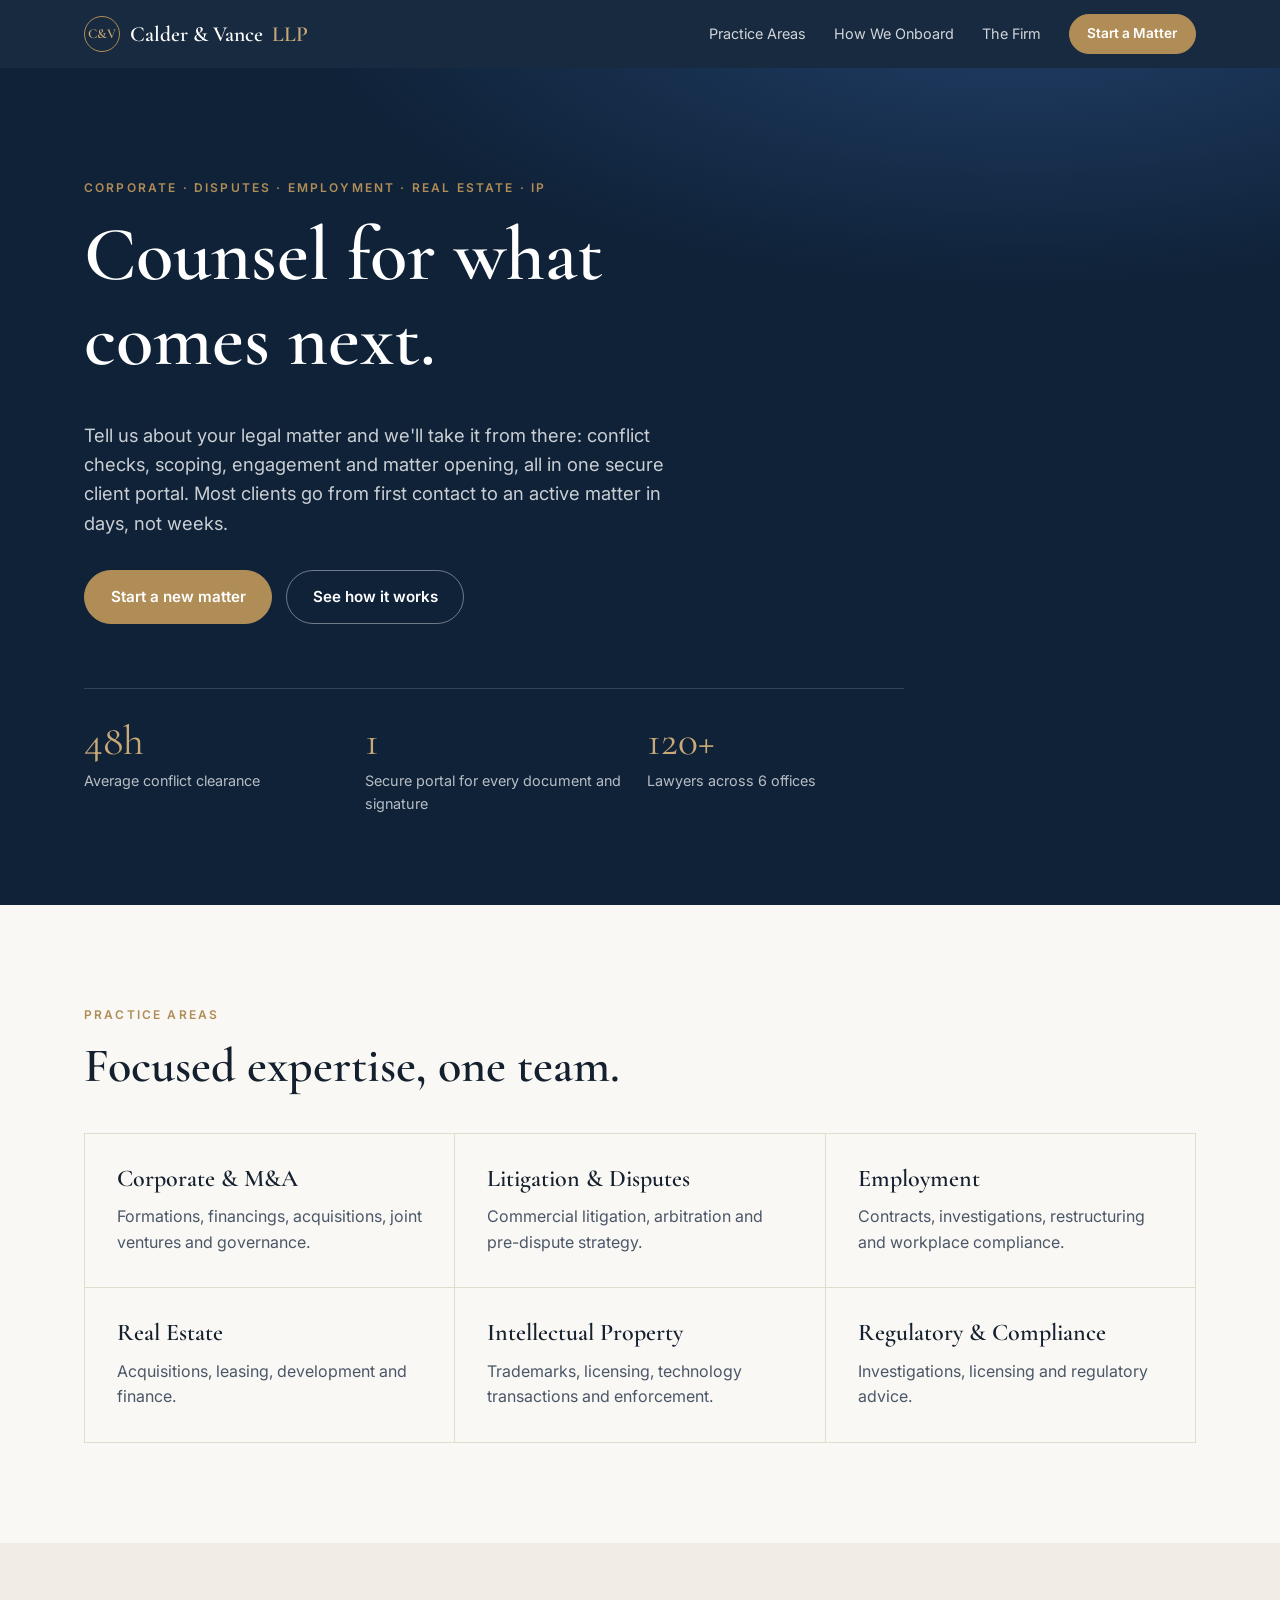
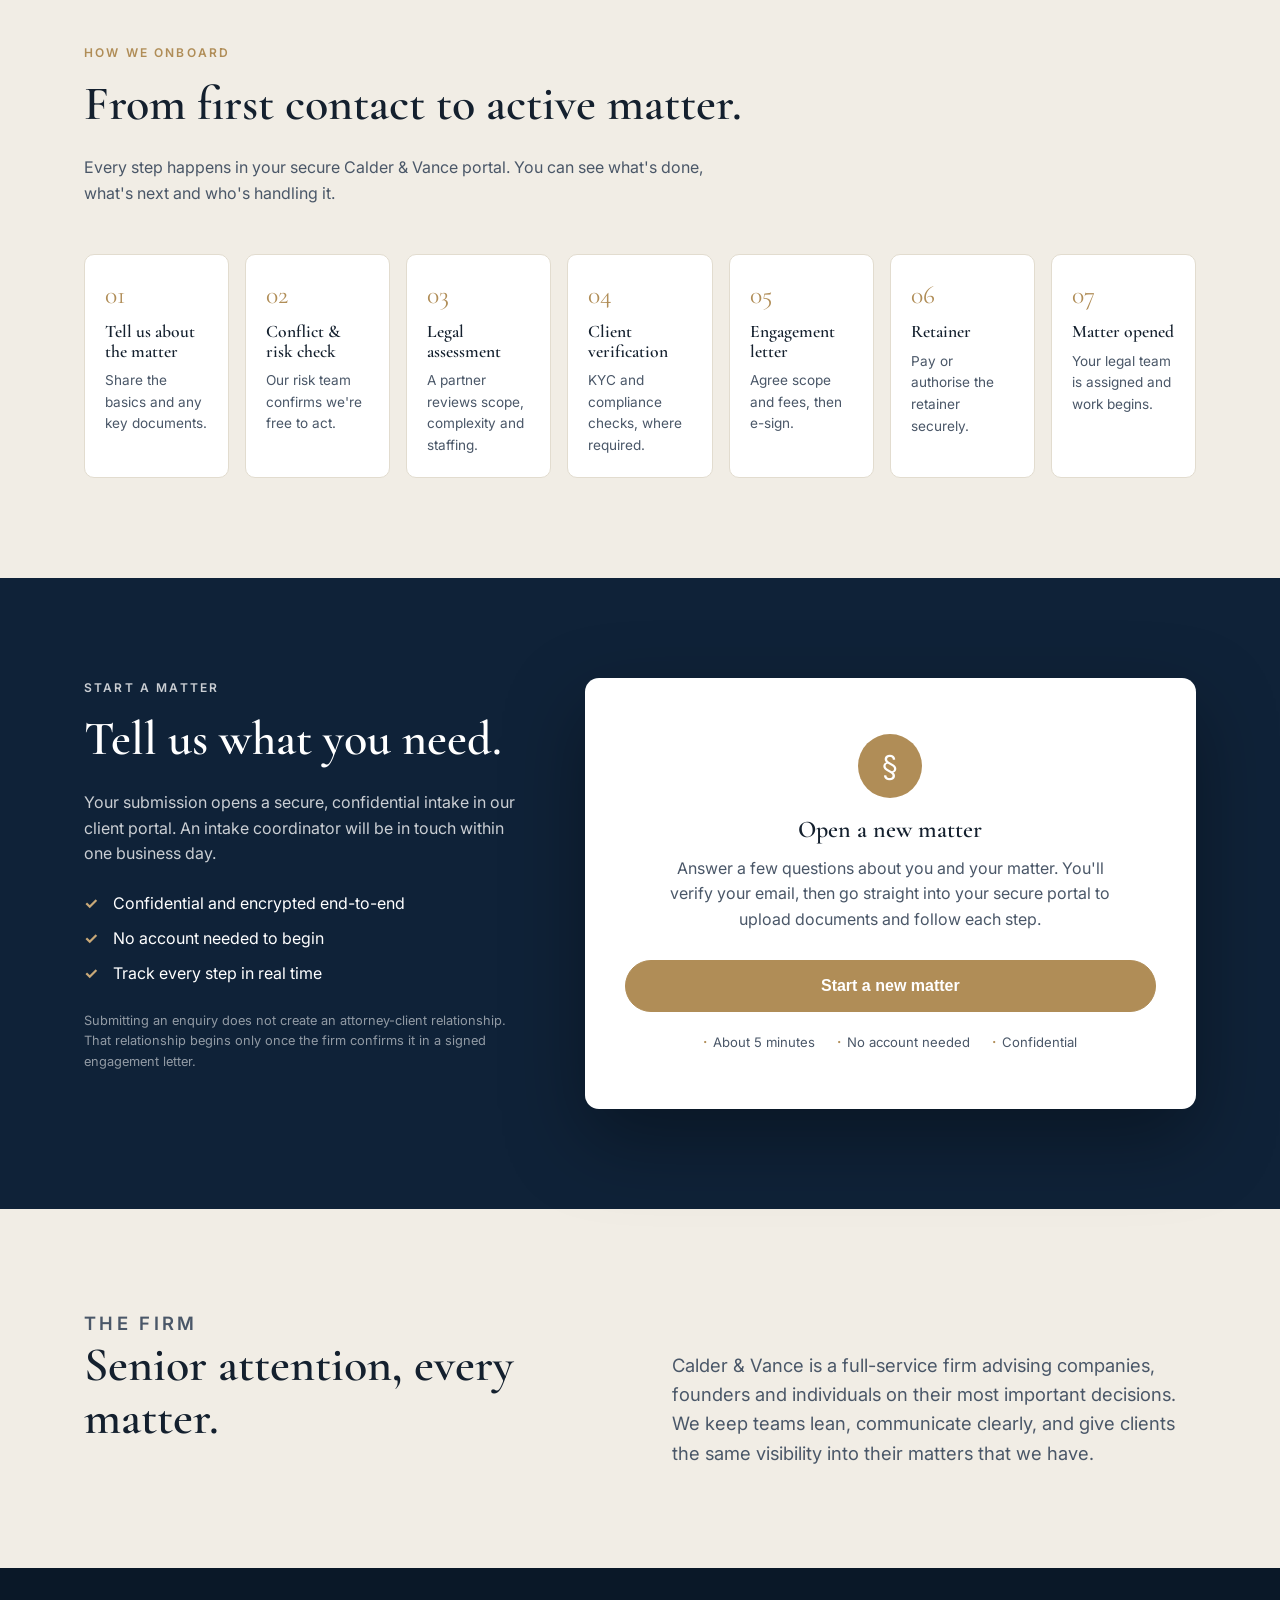
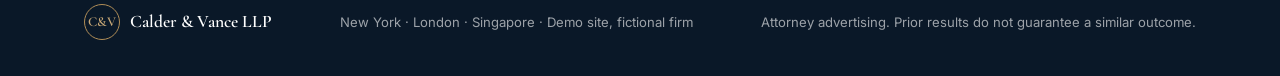
==== index.html @ f973751a "Calder & Vance intake demo site Co-Authored-By: Claude Opus 5.5 <noreply@anthropic.com>" ====
<!doctype html>
<html lang="en">
<head>
  <meta charset="utf-8" />
  <meta name="viewport" content="width=device-width, initial-scale=1" />
  <title>Calder &amp; Vance LLP — Counsel for what comes next</title>
  <link rel="preconnect" href="https://fonts.googleapis.com" />
  <link rel="preconnect" href="https://fonts.gstatic.com" crossorigin />
  <link href="https://fonts.googleapis.com/css2?family=Cormorant+Garamond:wght@500;600&family=Inter:wght@400;500;600&display=swap" rel="stylesheet" />
  <link rel="stylesheet" href="styles.css" />
</head>
<body>
  <!-- Fictional firm, built for a Moxo demo -->
  <header class="nav">
    <div class="wrap nav-inner">
      <a href="#" class="brand"><span class="mark">C&amp;V</span> Calder &amp; Vance <em>LLP</em></a>
      <nav>
        <a href="#practice">Practice Areas</a>
        <a href="#process">How We Onboard</a>
        <a href="#about">The Firm</a>
        <a href="#intake" class="btn btn-sm js-start-matter">Start a Matter</a>
      </nav>
    </div>
  </header>

  <section class="hero">
    <div class="wrap hero-inner">
      <p class="eyebrow">Corporate · Disputes · Employment · Real Estate · IP</p>
      <h1>Counsel for what<br />comes next.</h1>
      <p class="lede">Tell us about your legal matter and we'll take it from there: conflict checks, scoping, engagement and matter opening, all in one secure client portal. Most clients go from first contact to an active matter in days, not weeks.</p>
      <div class="hero-cta">
        <a href="#intake" class="btn js-start-matter">Start a new matter</a>
        <a href="#process" class="btn btn-ghost">See how it works</a>
      </div>
      <dl class="stats">
        <div><dt>48h</dt><dd>Average conflict clearance</dd></div>
        <div><dt>1</dt><dd>Secure portal for every document and signature</dd></div>
        <div><dt>120+</dt><dd>Lawyers across 6 offices</dd></div>
      </dl>
    </div>
  </section>

  <section id="practice" class="section">
    <div class="wrap">
      <p class="eyebrow">Practice Areas</p>
      <h2>Focused expertise, one team.</h2>
      <div class="grid cards">
        <article><h3>Corporate &amp; M&amp;A</h3><p>Formations, financings, acquisitions, joint ventures and governance.</p></article>
        <article><h3>Litigation &amp; Disputes</h3><p>Commercial litigation, arbitration and pre-dispute strategy.</p></article>
        <article><h3>Employment</h3><p>Contracts, investigations, restructuring and workplace compliance.</p></article>
        <article><h3>Real Estate</h3><p>Acquisitions, leasing, development and finance.</p></article>
        <article><h3>Intellectual Property</h3><p>Trademarks, licensing, technology transactions and enforcement.</p></article>
        <article><h3>Regulatory &amp; Compliance</h3><p>Investigations, licensing and regulatory advice.</p></article>
      </div>
    </div>
  </section>

  <section id="process" class="section alt">
    <div class="wrap">
      <p class="eyebrow">How We Onboard</p>
      <h2>From first contact to active matter.</h2>
      <p class="sub">Every step happens in your secure Calder &amp; Vance portal. You can see what's done, what's next and who's handling it.</p>
      <ol class="steps">
        <li><span>01</span><h4>Tell us about the matter</h4><p>Share the basics and any key documents.</p></li>
        <li><span>02</span><h4>Conflict &amp; risk check</h4><p>Our risk team confirms we're free to act.</p></li>
        <li><span>03</span><h4>Legal assessment</h4><p>A partner reviews scope, complexity and staffing.</p></li>
        <li><span>04</span><h4>Client verification</h4><p>KYC and compliance checks, where required.</p></li>
        <li><span>05</span><h4>Engagement letter</h4><p>Agree scope and fees, then e-sign.</p></li>
        <li><span>06</span><h4>Retainer</h4><p>Pay or authorise the retainer securely.</p></li>
        <li><span>07</span><h4>Matter opened</h4><p>Your legal team is assigned and work begins.</p></li>
      </ol>
    </div>
  </section>

  <section id="intake" class="section intake">
    <div class="wrap intake-inner">
      <div class="intake-copy">
        <p class="eyebrow">Start a Matter</p>
        <h2>Tell us what you need.</h2>
        <p>Your submission opens a secure, confidential intake in our client portal. An intake coordinator will be in touch within one business day.</p>
        <ul class="ticks">
          <li>Confidential and encrypted end-to-end</li>
          <li>No account needed to begin</li>
          <li>Track every step in real time</li>
        </ul>
        <p class="fine">Submitting an enquiry does not create an attorney-client relationship. That relationship begins only once the firm confirms it in a signed engagement letter.</p>
      </div>

      <div class="intake-panel">
        <!-- Mode: launcher (buttons with .js-start-matter open the Moxo Flow Launcher) -->
        <div id="launcher" class="launch-card" hidden>
          <div class="seal">§</div>
          <h3>Open a new matter</h3>
          <p>Answer a few questions about you and your matter. You'll verify your email, then go straight into your secure portal to upload documents and follow each step.</p>
          <button type="button" class="btn btn-block js-start-matter">Start a new matter</button>
          <ul class="launch-meta">
            <li>About 5 minutes</li>
            <li>No account needed</li>
            <li>Confidential</li>
          </ul>
        </div>
        <div id="launcher-missing" class="notice" hidden>
          <strong>Flow Launcher not configured.</strong>
          Add your Moxo launcher key to <code>config.js</code> → <code>launcherKey</code>.
        </div>

        <!-- Mode: webhook -->
        <form id="intake-form" hidden novalidate>
          <fieldset>
            <legend>About you</legend>
            <div class="seg" role="radiogroup">
              <label><input type="radio" name="client_type" value="Organization" checked /> Organization</label>
              <label><input type="radio" name="client_type" value="Individual" /> Individual</label>
            </div>
            <div class="row">
              <label>Full name<input name="client_name" required autocomplete="name" /></label>
              <label>Email<input name="client_email" type="email" required autocomplete="email" /></label>
            </div>
            <div class="row">
              <label>Phone<input name="client_phone" type="tel" autocomplete="tel" /></label>
              <label class="org-only">Title / role<input name="client_title" /></label>
            </div>
            <label class="org-only">Organization name<input name="company_name" autocomplete="organization" /></label>
            <label class="check"><input type="checkbox" name="existing_client" value="Yes" /> I am an existing Calder &amp; Vance client</label>
          </fieldset>

          <fieldset>
            <legend>The matter</legend>
            <div class="row">
              <label>Practice area
                <select name="practice_area" required>
                  <option value="">Select…</option>
                  <option>Corporate &amp; M&amp;A</option>
                  <option>Litigation &amp; Disputes</option>
                  <option>Employment</option>
                  <option>Real Estate</option>
                  <option>Intellectual Property</option>
                  <option>Regulatory &amp; Compliance</option>
                  <option>Other / Not sure</option>
                </select>
              </label>
              <label>Urgency
                <select name="urgency">
                  <option>Standard</option>
                  <option>Urgent (within 1 week)</option>
                  <option>Emergency (within 48h)</option>
                </select>
              </label>
            </div>
            <label>Briefly describe your matter<textarea name="matter_description" rows="4" required placeholder="What's happening, what outcome do you want, any key dates?"></textarea></label>
            <label>Other parties involved <small>(for our conflict check)</small><input name="adverse_parties" placeholder="e.g. counterparty, opposing party, related entities" /></label>
            <div class="row">
              <label>Jurisdiction<input name="jurisdiction" placeholder="e.g. New York" /></label>
              <label>Estimated budget
                <select name="budget">
                  <option>Not sure yet</option>
                  <option>Under $25k</option>
                  <option>$25k – $100k</option>
                  <option>$100k – $500k</option>
                  <option>$500k+</option>
                </select>
              </label>
            </div>
          </fieldset>

          <fieldset class="org-only">
            <legend>Other contacts <small>(optional)</small></legend>
            <div class="row">
              <label>Authorized signatory name<input name="signatory_name" /></label>
              <label>Authorized signatory email<input name="signatory_email" type="email" /></label>
            </div>
            <div class="row">
              <label>Finance contact name<input name="finance_name" /></label>
              <label>Finance contact email<input name="finance_email" type="email" /></label>
            </div>
          </fieldset>

          <label class="check"><input type="checkbox" name="consent" required /> I consent to Calder &amp; Vance processing this information to evaluate my matter.</label>
          <button class="btn btn-block" type="submit">Submit &amp; open my secure portal</button>
          <p id="form-error" class="error" hidden></p>
        </form>

        <div id="form-success" class="success" hidden>
          <div class="seal">✓</div>
          <h3>Thank you, your intake is underway.</h3>
          <p>We've sent an invitation to <strong id="success-email"></strong>. Open it to reach your secure Calder &amp; Vance portal, where you can upload documents and follow each step.</p>
          <p class="fine" id="success-ref"></p>
        </div>
      </div>
    </div>
  </section>

  <section id="about" class="section alt">
    <div class="wrap about">
      <div>
        <p class="eyebrow">The Firm</p>
        <h2>Senior attention, every matter.</h2>
      </div>
      <p>Calder &amp; Vance is a full-service firm advising companies, founders and individuals on their most important decisions. We keep teams lean, communicate clearly, and give clients the same visibility into their matters that we have.</p>
    </div>
  </section>

  <footer class="footer">
    <div class="wrap footer-inner">
      <span class="brand"><span class="mark">C&amp;V</span> Calder &amp; Vance LLP</span>
      <span>New York · London · Singapore · Demo site, fictional firm</span>
      <span>Attorney advertising. Prior results do not guarantee a similar outcome.</span>
    </div>
  </footer>

  <div id="flow-modal" class="modal" role="dialog" aria-modal="true" aria-label="Start a new matter" hidden>
    <div class="modal-box">
      <button type="button" class="modal-close" aria-label="Close">✕</button>
      <iframe id="flow-frame" title="Calder &amp; Vance client intake" allow="clipboard-write" referrerpolicy="strict-origin-when-cross-origin"></iframe>
    </div>
  </div>

  <script src="config.js"></script>
  <script src="app.js"></script>
</body>
</html>
---- styles.css ----
:root {
  --ink: #14202e;
  --ink-2: #4a5768;
  --navy: #0f2238;
  --gold: #b08d57;
  --gold-2: #c9a978;
  --paper: #faf8f4;
  --alt: #f1ede5;
  --line: #e2dccf;
  --white: #fff;
  --radius: 10px;
  --serif: "Cormorant Garamond", Georgia, serif;
  --sans: "Inter", system-ui, -apple-system, sans-serif;
}
* { box-sizing: border-box; }
html { scroll-behavior: smooth; }
body { margin: 0; font: 16px/1.6 var(--sans); color: var(--ink); background: var(--paper); }
[hidden] { display: none !important; }
a { color: inherit; text-decoration: none; }
.wrap { max-width: 1160px; margin: 0 auto; padding-inline: 24px; }

h1, h2, h3, h4 { font-family: var(--serif); font-weight: 600; line-height: 1.1; margin: 0 0 .5em; }
h1 { font-size: clamp(2.8rem, 6vw, 4.8rem); }
h2 { font-size: clamp(2rem, 4vw, 3rem); }
h3 { font-size: 1.5rem; }
h4 { font-size: 1.25rem; }
.eyebrow { font-size: .75rem; letter-spacing: .18em; text-transform: uppercase; color: var(--gold); font-weight: 600; margin: 0 0 1rem; }

/* Buttons */
.btn { display: inline-block; background: var(--gold); color: var(--white); padding: .85rem 1.6rem; border-radius: 999px; font-weight: 600; border: 1px solid var(--gold); cursor: pointer; font-size: .95rem; transition: background .2s; }
.btn:hover { background: #9a7a48; }
.btn-ghost { background: transparent; color: var(--white); border-color: rgba(255,255,255,.4); }
.btn-ghost:hover { background: rgba(255,255,255,.08); }
.btn-sm { padding: .5rem 1.1rem; font-size: .85rem; }
.btn-block { width: 100%; padding: 1rem; font-size: 1rem; }
.btn:disabled { opacity: .6; cursor: wait; }

/* Nav */
.nav { position: sticky; top: 0; z-index: 10; background: rgba(15,34,56,.96); backdrop-filter: blur(8px); color: var(--white); }
.nav-inner { display: flex; align-items: center; justify-content: space-between; height: 68px; gap: 16px; }
.brand { font-family: var(--serif); font-size: 1.35rem; font-weight: 600; display: flex; align-items: center; gap: .6rem; white-space: nowrap; }
.brand em { font-style: normal; color: var(--gold-2); }
.mark { display: inline-grid; place-items: center; width: 36px; height: 36px; border: 1px solid var(--gold); color: var(--gold-2); font-size: .85rem; border-radius: 50%; }
.nav nav { display: flex; align-items: center; gap: 28px; font-size: .9rem; }
.nav nav a:not(.btn) { opacity: .8; }
.nav nav a:not(.btn):hover { opacity: 1; }

/* Hero */
.hero { background: radial-gradient(1200px 500px at 80% -10%, #22406a 0%, transparent 60%), var(--navy); color: var(--white); padding: 110px 0 90px; }
.lede { max-width: 620px; font-size: 1.15rem; color: rgba(255,255,255,.78); }
.hero-cta { display: flex; gap: 14px; flex-wrap: wrap; margin: 2rem 0 4rem; }
.stats { display: grid; grid-template-columns: repeat(3, 1fr); gap: 24px; border-top: 1px solid rgba(255,255,255,.15); padding-top: 2rem; margin: 0; max-width: 820px; }
.stats dt { font-family: var(--serif); font-size: 2.6rem; color: var(--gold-2); line-height: 1; }
.stats dd { margin: .4rem 0 0; color: rgba(255,255,255,.7); font-size: .9rem; }

/* Sections */
.section { padding: 100px 0; }
.alt { background: var(--alt); }
.sub { color: var(--ink-2); max-width: 640px; margin-bottom: 3rem; }
.grid.cards { display: grid; grid-template-columns: repeat(3, 1fr); gap: 1px; background: var(--line); border: 1px solid var(--line); margin-top: 2.5rem; }
.cards article { background: var(--paper); padding: 2rem; }
.cards p { color: var(--ink-2); margin: 0; }

.steps { list-style: none; padding: 0; margin: 0; display: grid; grid-template-columns: repeat(7, 1fr); gap: 16px; counter-reset: s; }
.steps li { background: var(--white); border: 1px solid var(--line); border-radius: var(--radius); padding: 1.25rem; position: relative; }
.steps span { font-family: var(--serif); color: var(--gold); font-size: 1.6rem; display: block; margin-bottom: .4rem; }
.steps h4 { font-size: 1.1rem; }
.steps p { font-size: .85rem; color: var(--ink-2); margin: 0; }

/* Intake */
.intake { background: var(--navy); color: var(--white); }
.intake-inner { display: grid; grid-template-columns: 5fr 7fr; gap: 64px; align-items: start; }
.intake-copy { position: sticky; top: 110px; }
.intake-copy p { color: rgba(255,255,255,.78); }
.ticks { list-style: none; padding: 0; margin: 1.5rem 0; }
.ticks li { padding-left: 1.8rem; position: relative; margin-bottom: .6rem; }
.ticks li::before { content: "✓"; position: absolute; left: 0; color: var(--gold-2); font-weight: 700; }
.fine { font-size: .8rem; opacity: .7; }
.intake-panel { background: var(--white); color: var(--ink); border-radius: 14px; padding: 32px; box-shadow: 0 30px 80px rgba(0,0,0,.35); }
#launcher iframe { width: 100%; border: 0; display: block; border-radius: 8px; }
#intake-form .fine, .success .fine { color: var(--ink-2); }

fieldset { border: 0; padding: 0; margin: 0 0 1.75rem; }
legend { font-family: var(--serif); font-size: 1.4rem; font-weight: 600; margin-bottom: .9rem; }
legend small, label small { font-family: var(--sans); font-size: .75rem; color: var(--ink-2); font-weight: 400; }
label { display: block; font-size: .82rem; font-weight: 500; color: var(--ink-2); margin-bottom: .9rem; }
input, select, textarea { display: block; width: 100%; margin-top: .35rem; padding: .7rem .8rem; font: inherit; font-size: .95rem; color: var(--ink); background: var(--paper); border: 1px solid var(--line); border-radius: 8px; }
input:focus, select:focus, textarea:focus { outline: 2px solid var(--gold-2); outline-offset: 0; border-color: var(--gold); }
input.invalid, select.invalid, textarea.invalid { border-color: #c0392b; }
.row { display: grid; grid-template-columns: 1fr 1fr; gap: 14px; }
.check { display: flex; gap: .6rem; align-items: flex-start; font-weight: 400; }
.check input { width: auto; margin-top: .25rem; }
.seg { display: inline-flex; border: 1px solid var(--line); border-radius: 999px; padding: 3px; margin-bottom: 1rem; }
.seg label { margin: 0; cursor: pointer; }
.seg input { display: none; }
.seg label { padding: .45rem 1.1rem; border-radius: 999px; font-size: .85rem; }
.seg label:has(input:checked) { background: var(--navy); color: var(--white); }

.error { color: #c0392b; font-size: .9rem; margin-top: 1rem; }
.notice { background: #fff8e8; border: 1px solid #ecd9a8; padding: 1rem 1.2rem; border-radius: 8px; font-size: .9rem; }
.notice code { background: #f3ead2; padding: 1px 5px; border-radius: 4px; }
.success { text-align: center; padding: 2rem 1rem; }
.seal { width: 64px; height: 64px; border-radius: 50%; background: var(--gold); color: var(--white); display: grid; place-items: center; font-size: 1.8rem; margin: 0 auto 1.2rem; }

.about { display: grid; grid-template-columns: 1fr 1fr; gap: 64px; align-items: end; }
.about p { font-size: 1.15rem; color: var(--ink-2); margin: 0; }

.footer { background: #0a1828; color: rgba(255,255,255,.6); font-size: .82rem; padding: 36px 0; }
.footer-inner { display: flex; flex-wrap: wrap; justify-content: space-between; gap: 16px; align-items: center; }
.footer .brand { color: var(--white); font-size: 1.1rem; }

@media (max-width: 1000px) {
  .steps { grid-template-columns: repeat(2, 1fr); }
  .grid.cards { grid-template-columns: 1fr 1fr; }
  .intake-inner, .about { grid-template-columns: 1fr; gap: 32px; }
  .intake-copy { position: static; }
}
@media (max-width: 640px) {
  .nav nav a:not(.btn) { display: none; }
  .grid.cards, .row, .stats { grid-template-columns: 1fr; }
  .intake-panel { padding: 20px; }
  .section { padding: 70px 0; }
}

/* Launcher card */
.launch-card { text-align: center; padding: 1.5rem .5rem; }
.launch-card p { color: var(--ink-2); max-width: 440px; margin: 0 auto 1.75rem; }
.launch-meta { list-style: none; padding: 0; margin: 1.25rem 0 0; display: flex; justify-content: center; flex-wrap: wrap; gap: 8px 22px; font-size: .82rem; color: var(--ink-2); }
.launch-meta li::before { content: "·"; color: var(--gold); margin-right: 6px; font-weight: 700; }

/* Start Link modal */
.modal { position: fixed; inset: 0; z-index: 100; background: rgba(10,24,40,.72); backdrop-filter: blur(3px); display: grid; place-items: center; padding: 24px; }
.modal-box { position: relative; width: 100%; max-width: 760px; height: min(860px, 100%); background: var(--white); border-radius: 14px; overflow: hidden; box-shadow: 0 30px 80px rgba(0,0,0,.45); }
.modal-box iframe { width: 100%; height: 100%; border: 0; display: block; }
.modal-close { position: absolute; top: 10px; right: 10px; z-index: 1; width: 32px; height: 32px; border-radius: 50%; border: 0; background: rgba(15,34,56,.08); color: var(--ink); cursor: pointer; font-size: 14px; }
.modal-close:hover { background: rgba(15,34,56,.16); }
@media (max-width: 640px) { .modal { padding: 0; } .modal-box { height: 100%; border-radius: 0; } }
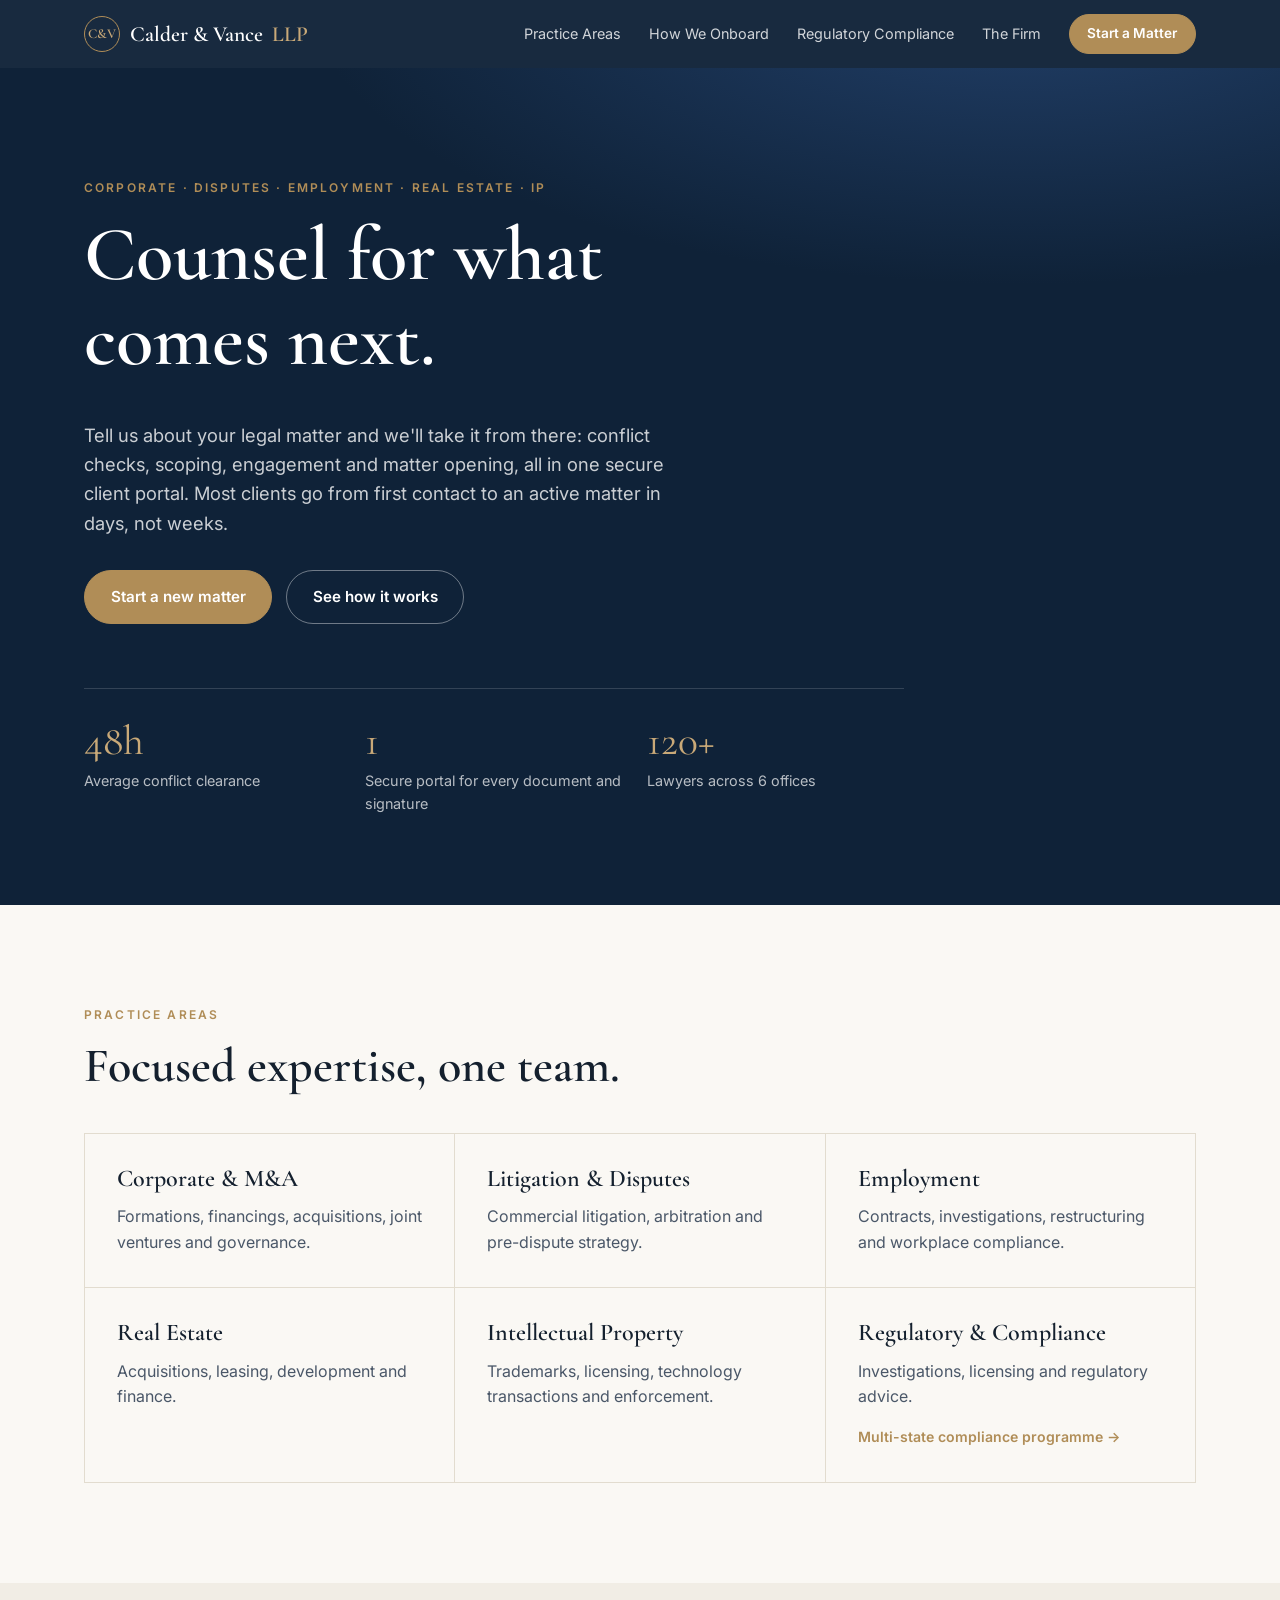
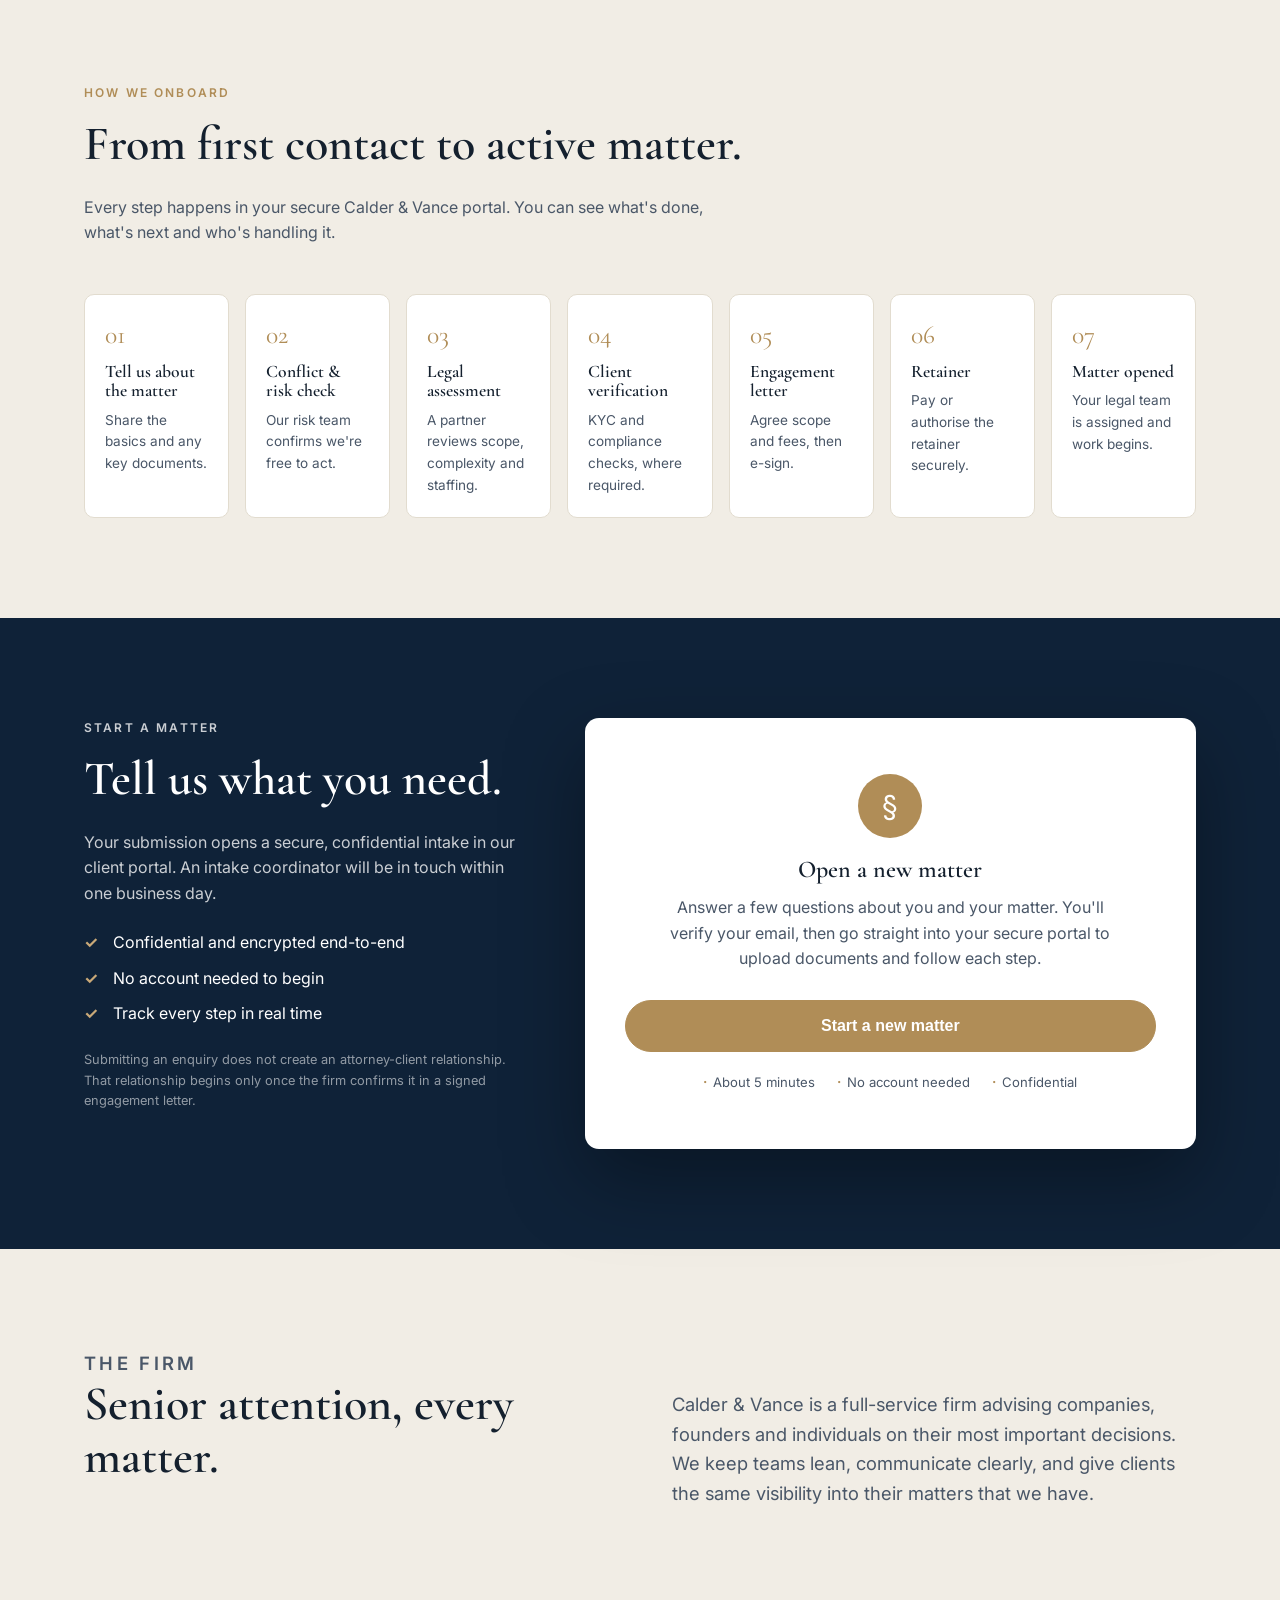
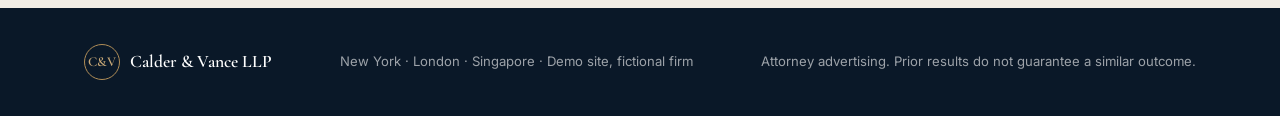
==== commit b9a07cd6: "Add Multi-State Regulatory Compliance page launching Flow 2 Co-Authored-By: Claude Opus 5.5 <noreply" ====
--- a/index.html
+++ b/index.html
@@ -13,10 +13,11 @@
   <!-- Fictional firm, built for a Moxo demo -->
   <header class="nav">
     <div class="wrap nav-inner">
-      <a href="#" class="brand"><span class="mark">C&amp;V</span> Calder &amp; Vance <em>LLP</em></a>
+      <a href="index.html" class="brand"><span class="mark">C&amp;V</span> Calder &amp; Vance <em>LLP</em></a>
       <nav>
         <a href="#practice">Practice Areas</a>
         <a href="#process">How We Onboard</a>
+        <a href="regulatory.html">Regulatory Compliance</a>
         <a href="#about">The Firm</a>
         <a href="#intake" class="btn btn-sm js-start-matter">Start a Matter</a>
       </nav>
@@ -50,7 +51,7 @@
         <article><h3>Employment</h3><p>Contracts, investigations, restructuring and workplace compliance.</p></article>
         <article><h3>Real Estate</h3><p>Acquisitions, leasing, development and finance.</p></article>
         <article><h3>Intellectual Property</h3><p>Trademarks, licensing, technology transactions and enforcement.</p></article>
-        <article><h3>Regulatory &amp; Compliance</h3><p>Investigations, licensing and regulatory advice.</p></article>
+        <article><h3>Regulatory &amp; Compliance</h3><p>Investigations, licensing and regulatory advice.</p><a href="regulatory.html" class="card-link">Multi-state compliance programme →</a></article>
       </div>
     </div>
   </section>
--- a/styles.css
+++ b/styles.css
@@ -135,3 +135,25 @@
 .modal-close { position: absolute; top: 10px; right: 10px; z-index: 1; width: 32px; height: 32px; border-radius: 50%; border: 0; background: rgba(15,34,56,.08); color: var(--ink); cursor: pointer; font-size: 14px; }
 .modal-close:hover { background: rgba(15,34,56,.16); }
 @media (max-width: 640px) { .modal { padding: 0; } .modal-box { height: 100%; border-radius: 0; } }
+
+/* Regulatory compliance page */
+.card-link { display: inline-block; margin-top: 1rem; font-size: .88rem; font-weight: 600; color: var(--gold); }
+.card-link:hover { color: #9a7a48; }
+.steps.phases { grid-template-columns: repeat(4, 1fr); }
+.phases p { font-size: .88rem; }
+.triggers { display: grid; grid-template-columns: 1fr 1fr; gap: 16px; margin-top: 2.5rem; }
+.triggers article { background: var(--white); border: 1px solid var(--line); border-left: 3px solid var(--gold); border-radius: var(--radius); padding: 1.5rem 1.75rem; }
+.triggers p, .team p { color: var(--ink-2); margin: 0; font-size: .92rem; }
+.team { display: grid; grid-template-columns: repeat(4, 1fr); gap: 16px; margin-top: 2.5rem; }
+.team article { border-top: 1px solid var(--gold); padding-top: 1rem; }
+.team h4 { font-size: 1.15rem; }
+.team-note { color: var(--ink-2); margin-top: 2.5rem; max-width: 760px; }
+.outcomes { columns: 2; column-gap: 48px; max-width: 900px; }
+.outcomes li { break-inside: avoid; }
+@media (max-width: 1000px) {
+  .steps.phases, .team { grid-template-columns: 1fr 1fr; }
+}
+@media (max-width: 640px) {
+  .steps.phases, .team, .triggers { grid-template-columns: 1fr; }
+  .outcomes { columns: 1; }
+}
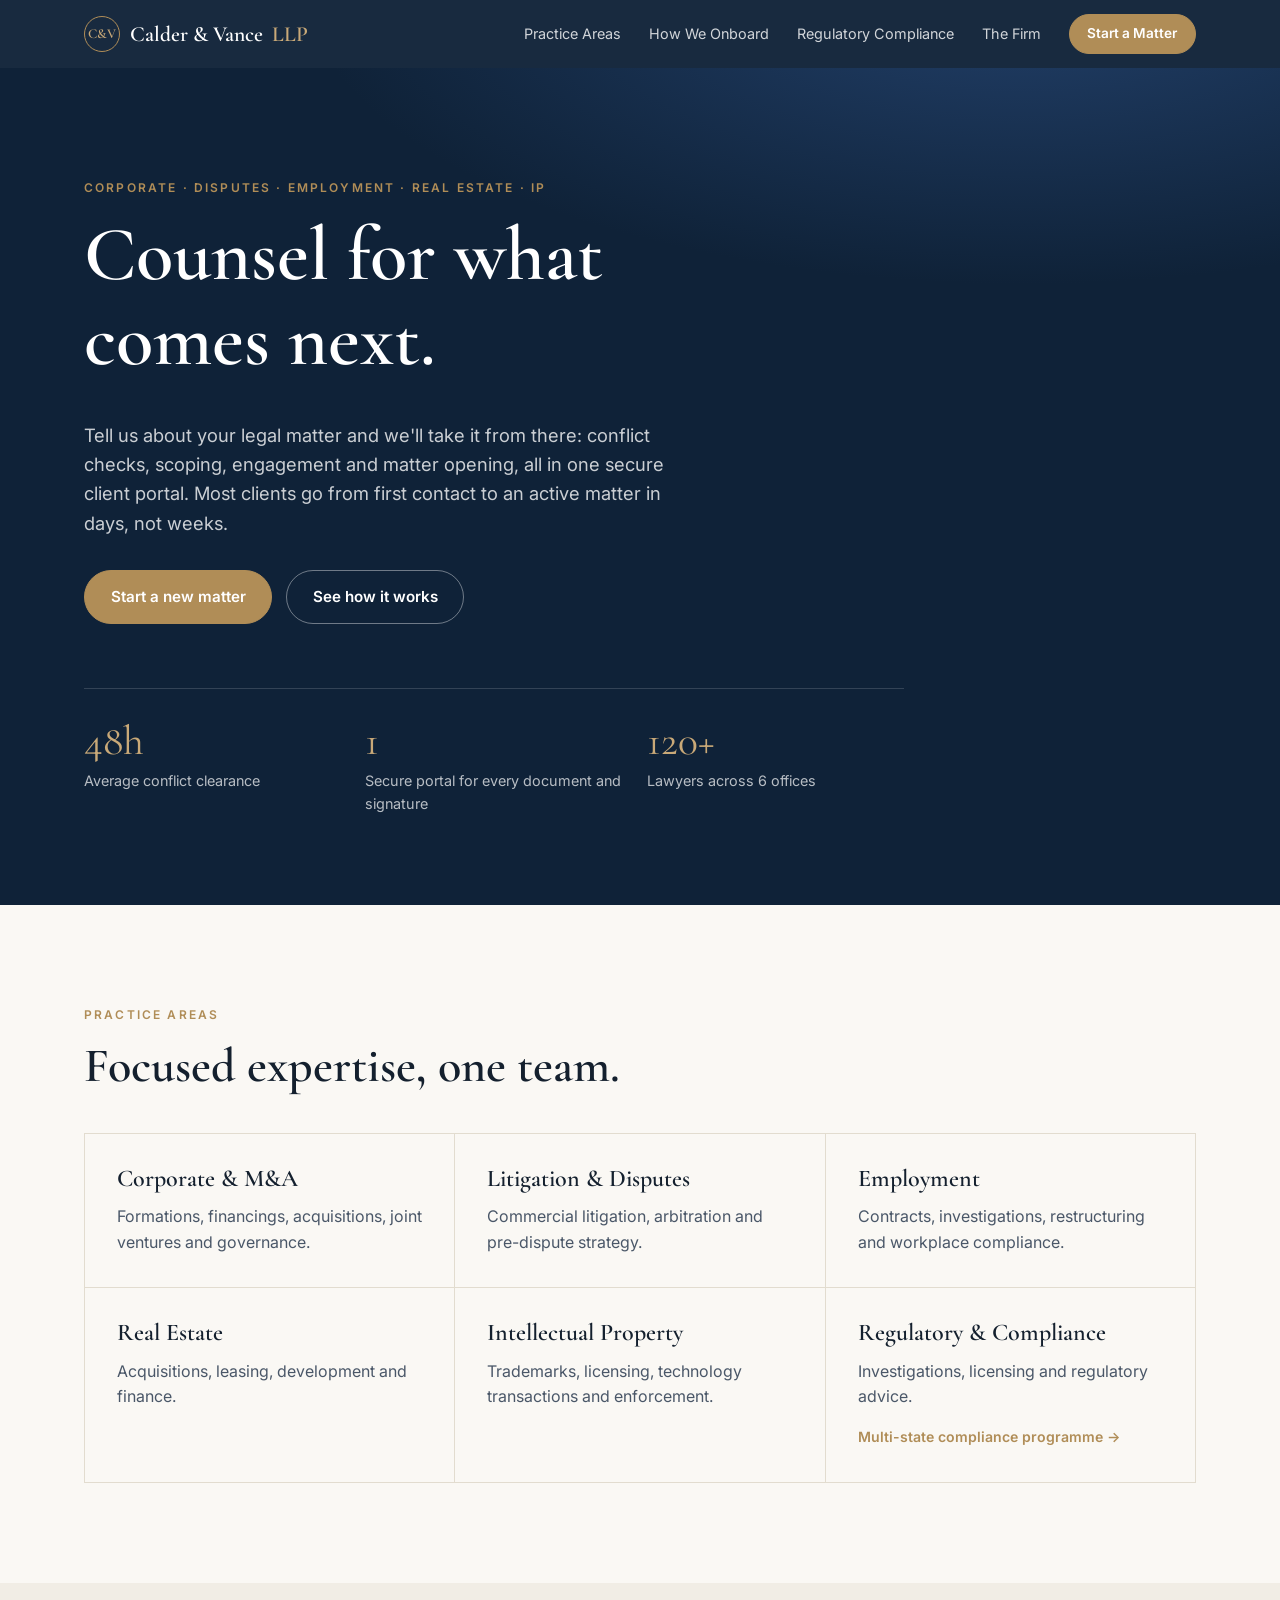
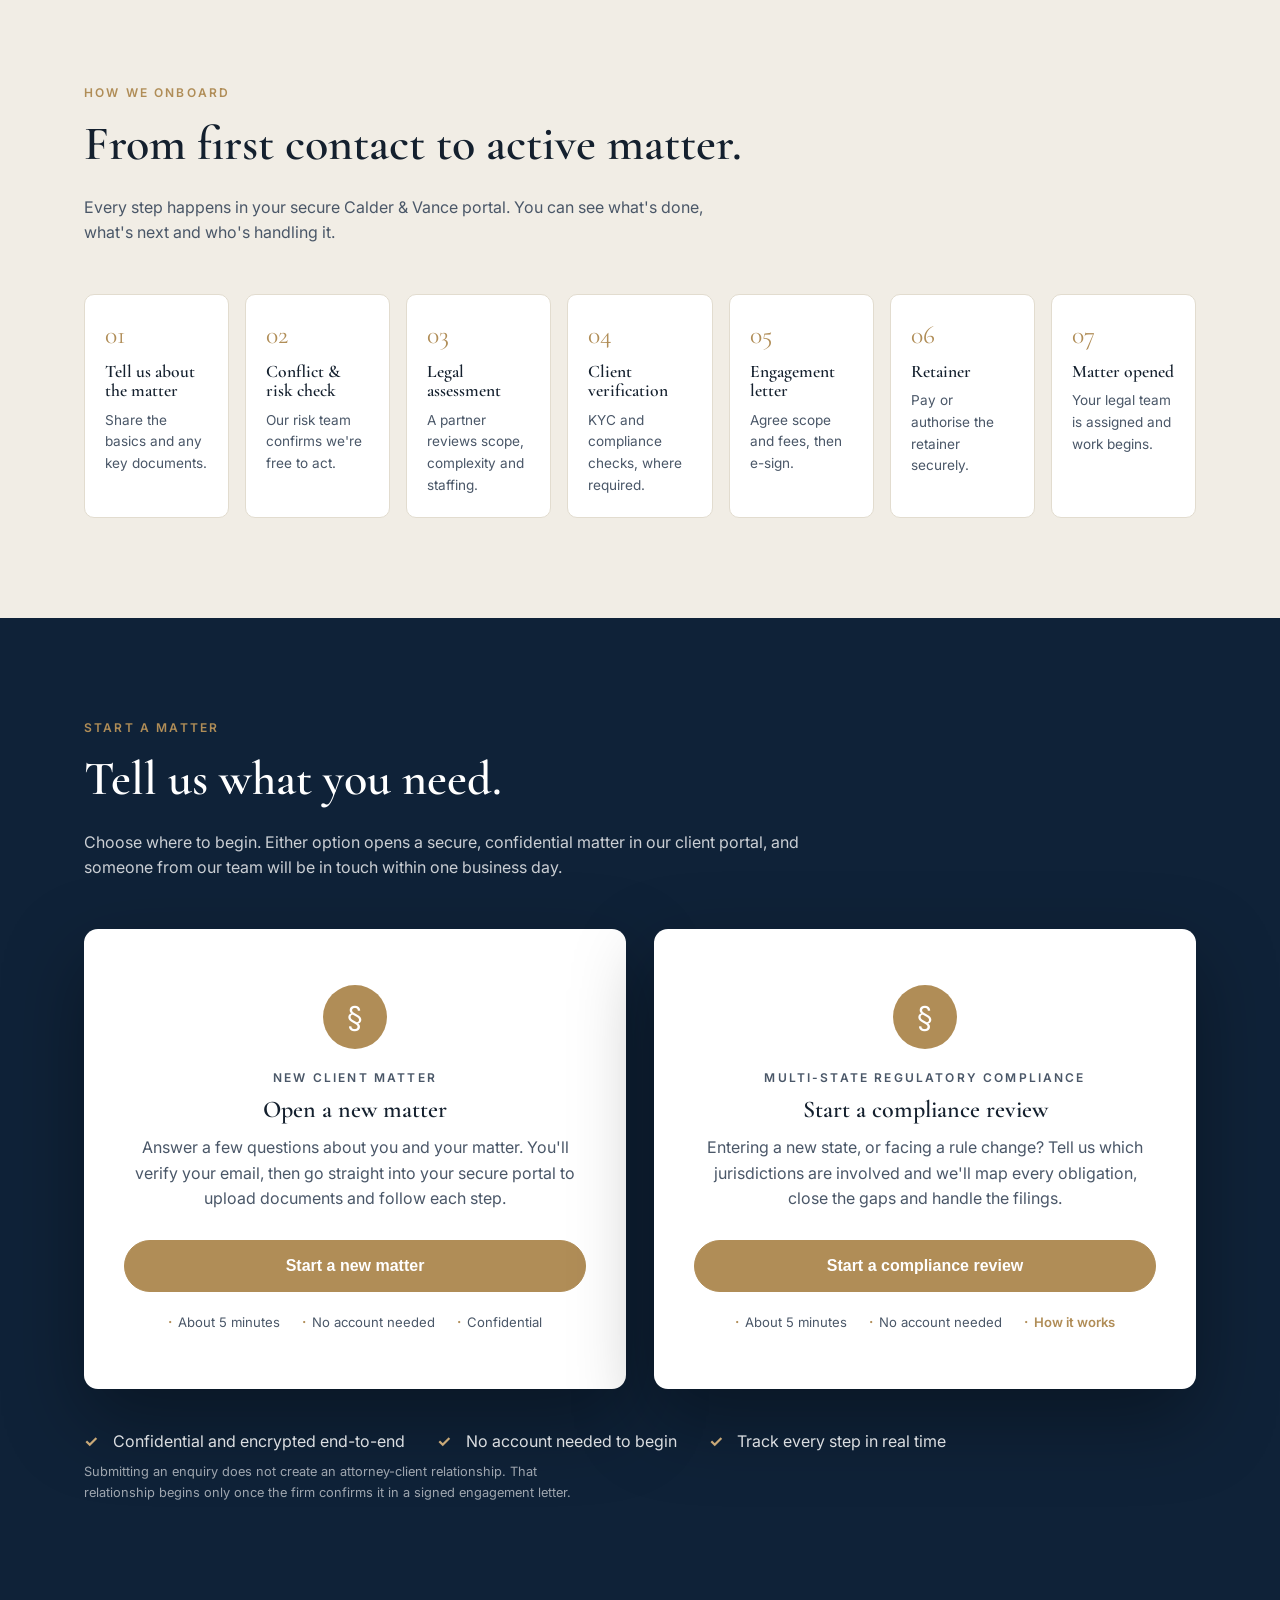
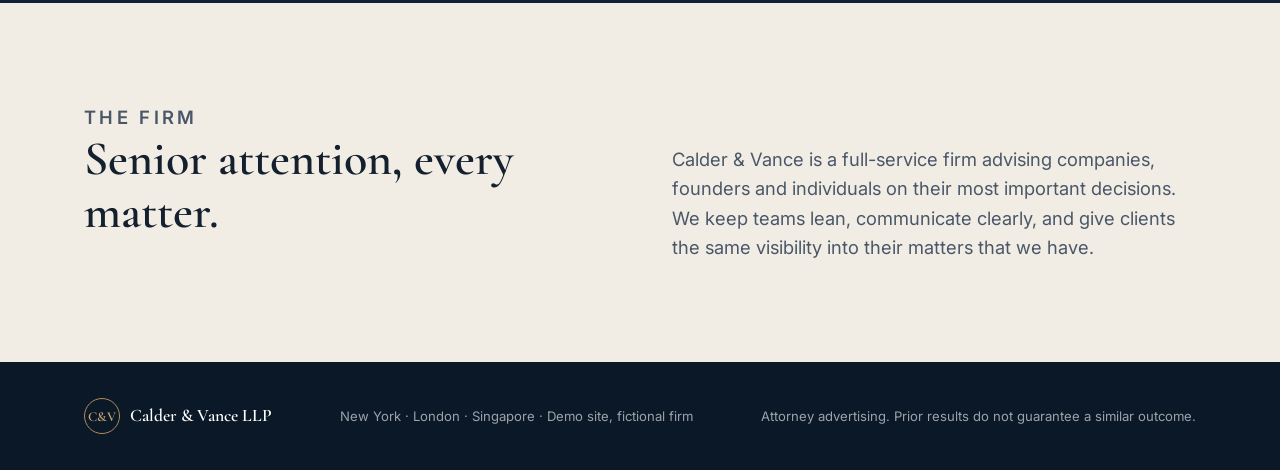
==== commit 8407c662: "Show both flows side by side on the home page Co-Authored-By: Claude Opus 5.5 <noreply@anthropic.com" ====
--- a/index.html
+++ b/index.html
@@ -74,23 +74,19 @@
   </section>
 
   <section id="intake" class="section intake">
-    <div class="wrap intake-inner">
-      <div class="intake-copy">
+    <div class="wrap">
+      <div class="intake-head">
         <p class="eyebrow">Start a Matter</p>
         <h2>Tell us what you need.</h2>
-        <p>Your submission opens a secure, confidential intake in our client portal. An intake coordinator will be in touch within one business day.</p>
-        <ul class="ticks">
-          <li>Confidential and encrypted end-to-end</li>
-          <li>No account needed to begin</li>
-          <li>Track every step in real time</li>
-        </ul>
-        <p class="fine">Submitting an enquiry does not create an attorney-client relationship. That relationship begins only once the firm confirms it in a signed engagement letter.</p>
-      </div>
-
+        <p>Choose where to begin. Either option opens a secure, confidential matter in our client portal, and someone from our team will be in touch within one business day.</p>
+      </div>
+
+      <div class="flow-grid">
       <div class="intake-panel">
         <!-- Mode: launcher (buttons with .js-start-matter open the Moxo Flow Launcher) -->
         <div id="launcher" class="launch-card" hidden>
           <div class="seal">§</div>
+          <p class="eyebrow">New client matter</p>
           <h3>Open a new matter</h3>
           <p>Answer a few questions about you and your matter. You'll verify your email, then go straight into your secure portal to upload documents and follow each step.</p>
           <button type="button" class="btn btn-block js-start-matter">Start a new matter</button>
@@ -188,6 +184,35 @@
           <p class="fine" id="success-ref"></p>
         </div>
       </div>
+
+        <div class="intake-panel">
+          <div id="launcher-compliance" class="launch-card" hidden>
+            <div class="seal">§</div>
+            <p class="eyebrow">Multi-state regulatory compliance</p>
+            <h3>Start a compliance review</h3>
+            <p>Entering a new state, or facing a rule change? Tell us which jurisdictions are involved and we'll map every obligation, close the gaps and handle the filings.</p>
+            <button type="button" class="btn btn-block js-start-compliance">Start a compliance review</button>
+            <ul class="launch-meta">
+              <li>About 5 minutes</li>
+              <li>No account needed</li>
+              <li><a href="regulatory.html">How it works</a></li>
+            </ul>
+          </div>
+          <div id="launcher-compliance-missing" class="notice" hidden>
+            <strong>Start Link not configured.</strong>
+            Add it to <code>config.js</code> → <code>complianceStartLinkUrl</code>.
+          </div>
+        </div>
+      </div>
+
+      <div class="intake-foot">
+        <ul class="ticks">
+          <li>Confidential and encrypted end-to-end</li>
+          <li>No account needed to begin</li>
+          <li>Track every step in real time</li>
+        </ul>
+        <p class="fine">Submitting an enquiry does not create an attorney-client relationship. That relationship begins only once the firm confirms it in a signed engagement letter.</p>
+      </div>
     </div>
   </section>
 
@@ -209,10 +234,10 @@
     </div>
   </footer>
 
-  <div id="flow-modal" class="modal" role="dialog" aria-modal="true" aria-label="Start a new matter" hidden>
+  <div id="flow-modal" class="modal" role="dialog" aria-modal="true" aria-label="Start a matter" hidden>
     <div class="modal-box">
       <button type="button" class="modal-close" aria-label="Close">✕</button>
-      <iframe id="flow-frame" title="Calder &amp; Vance client intake" allow="clipboard-write" referrerpolicy="strict-origin-when-cross-origin"></iframe>
+      <iframe id="flow-frame" title="Calder &amp; Vance client portal" allow="clipboard-write" referrerpolicy="strict-origin-when-cross-origin"></iframe>
     </div>
   </div>
 
--- a/styles.css
+++ b/styles.css
@@ -157,3 +157,15 @@
   .steps.phases, .team, .triggers { grid-template-columns: 1fr; }
   .outcomes { columns: 1; }
 }
+
+/* Home: both flows side by side */
+.intake-head { max-width: 720px; margin-bottom: 3rem; }
+.intake-head p:not(.eyebrow) { color: rgba(255,255,255,.78); }
+.flow-grid { display: grid; grid-template-columns: 1fr 1fr; gap: 28px; align-items: stretch; }
+.flow-grid .launch-card .eyebrow { margin-bottom: .6rem; }
+.launch-meta a { color: var(--gold); font-weight: 600; }
+.intake-foot { display: flex; flex-wrap: wrap; justify-content: space-between; gap: 8px 40px; margin-top: 2.5rem; color: rgba(255,255,255,.85); }
+.intake-foot .ticks { display: flex; flex-wrap: wrap; gap: 8px 32px; margin: 0; }
+.intake-foot .ticks li { margin: 0; }
+.intake-foot .fine { max-width: 520px; margin: 0; }
+@media (max-width: 1000px) { .flow-grid { grid-template-columns: 1fr; } }
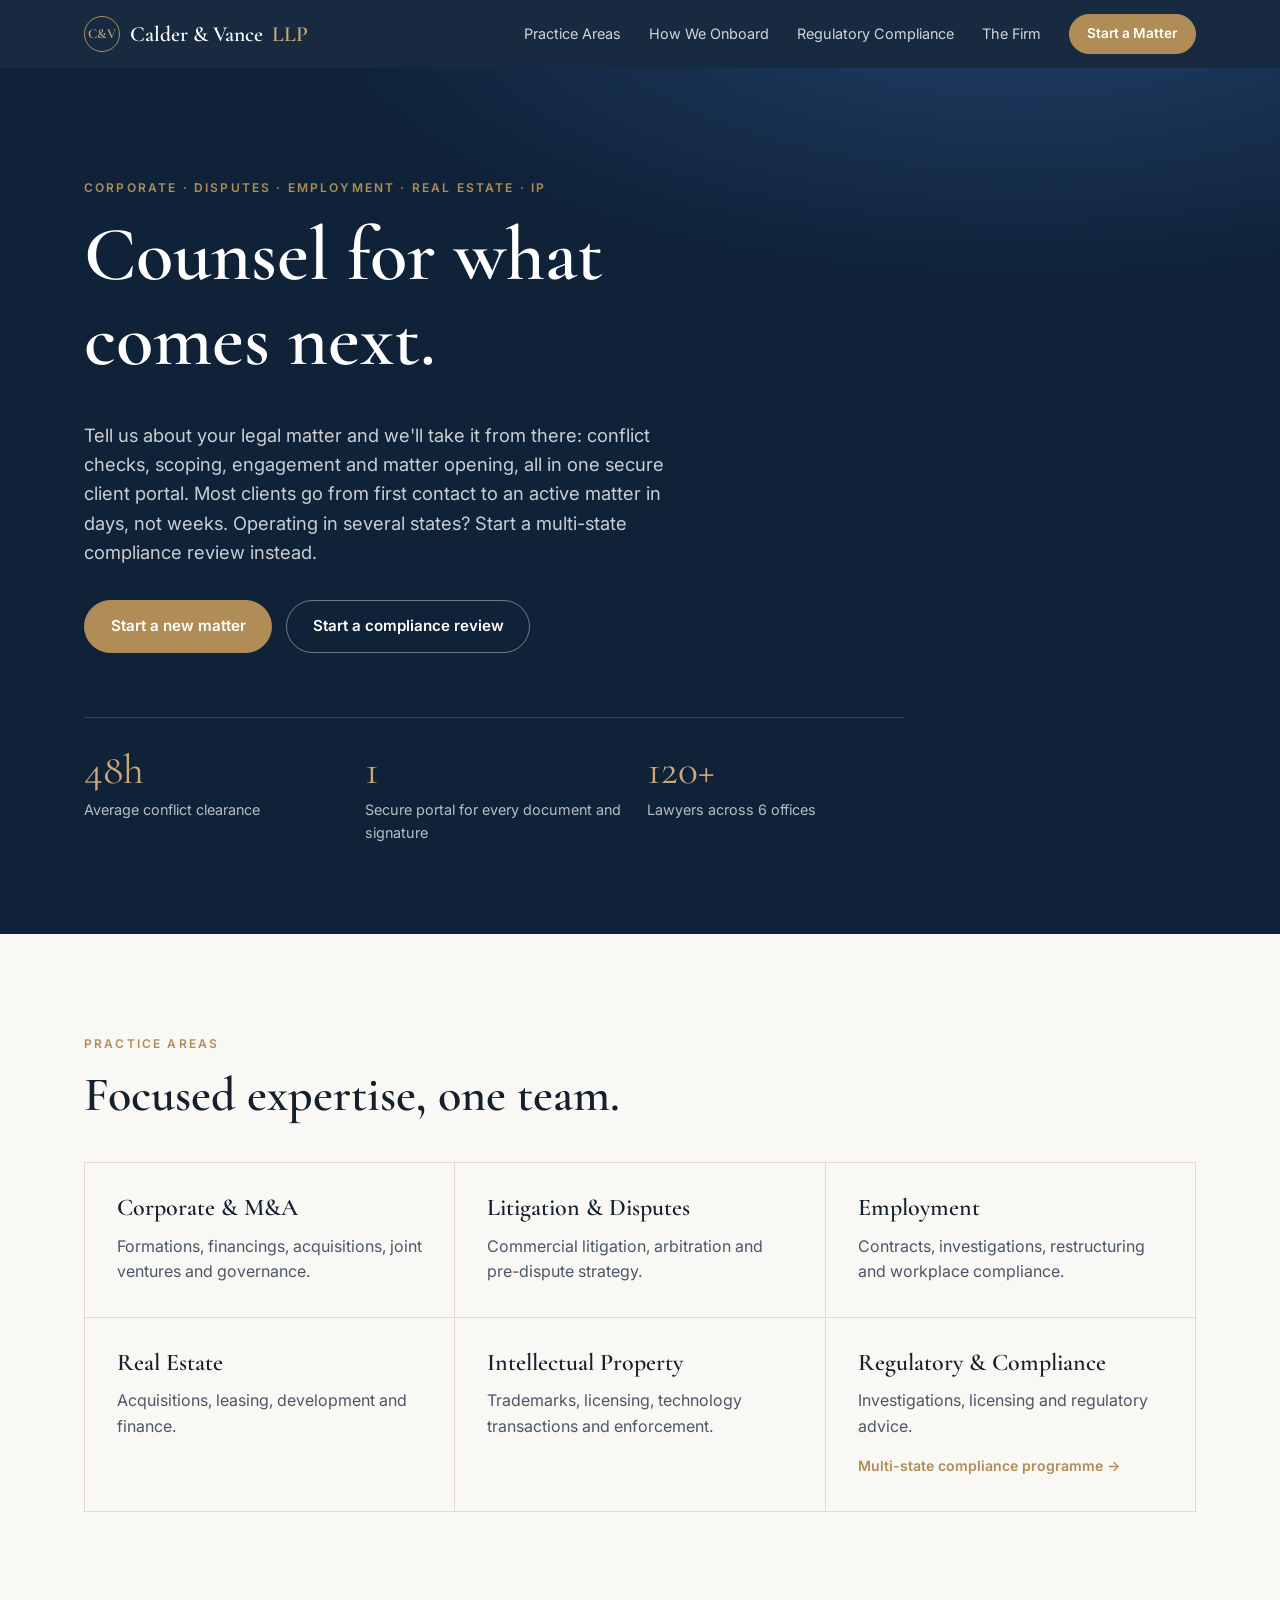
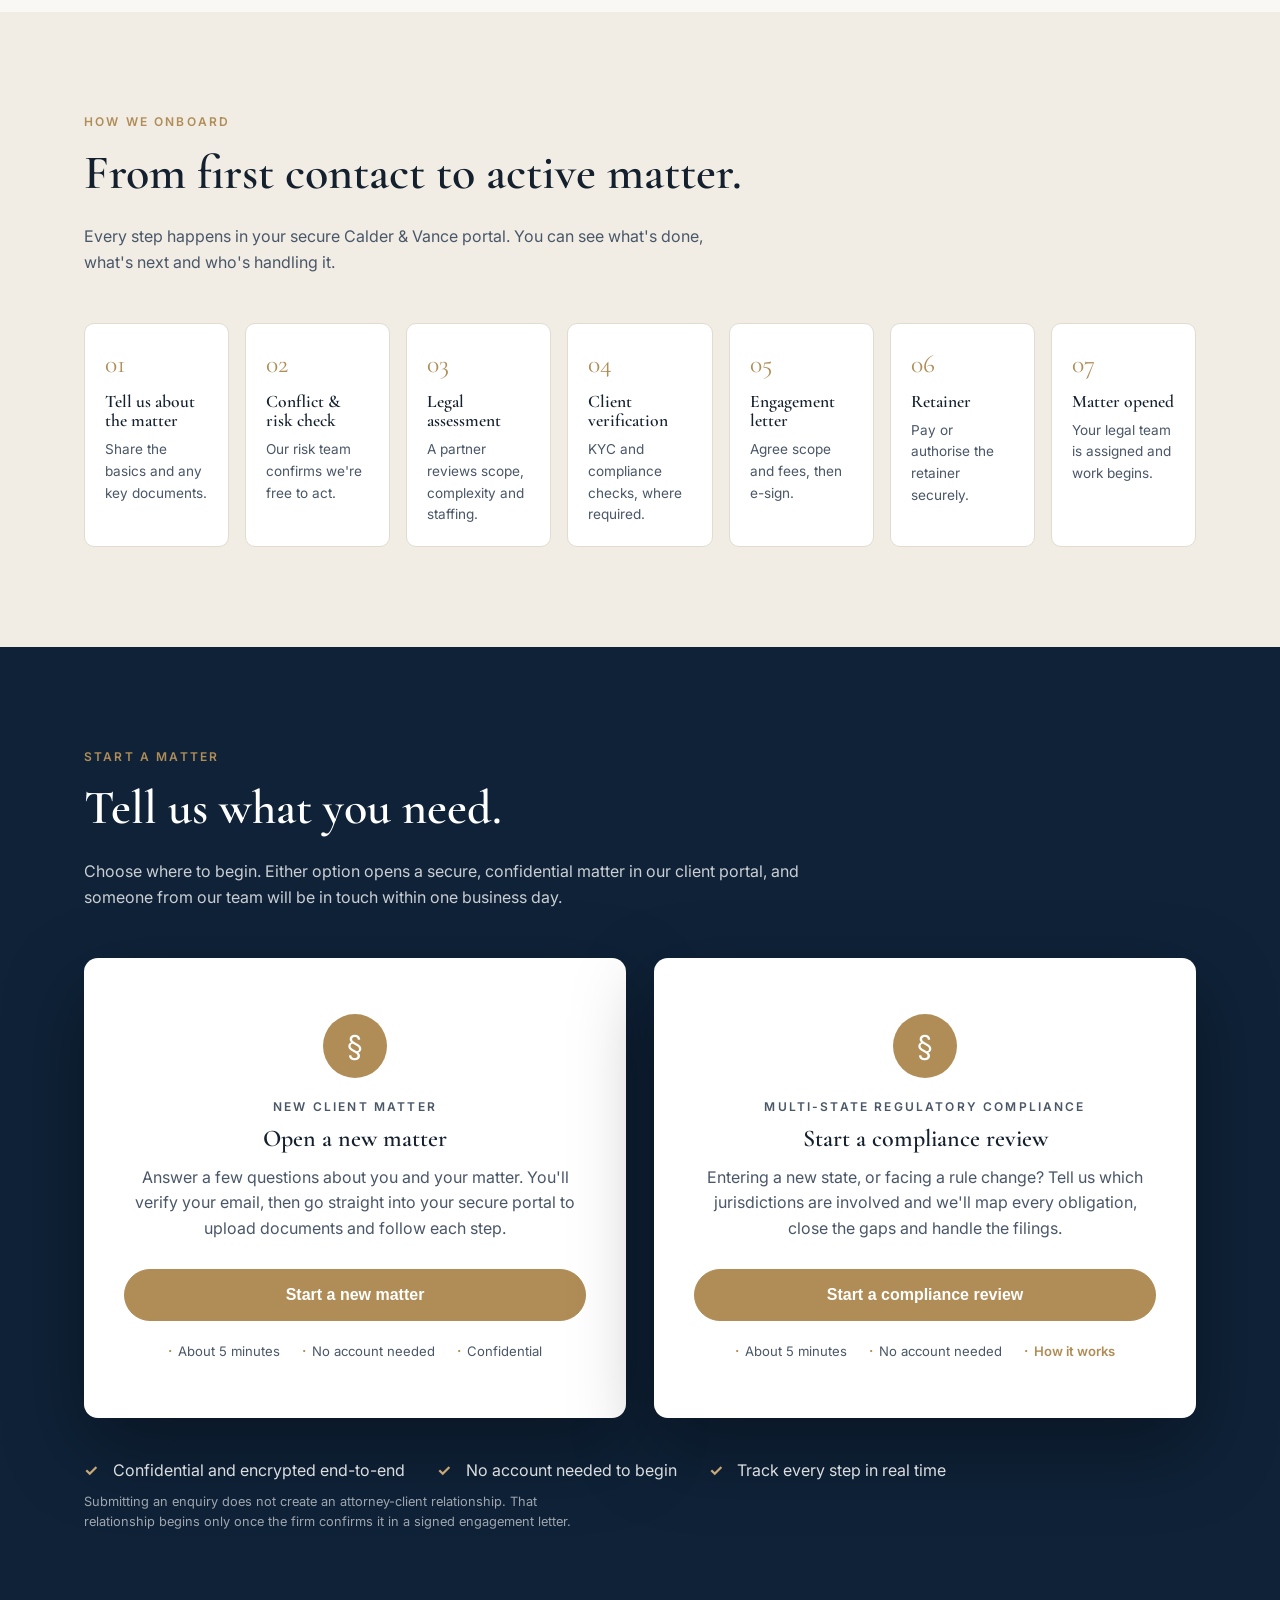
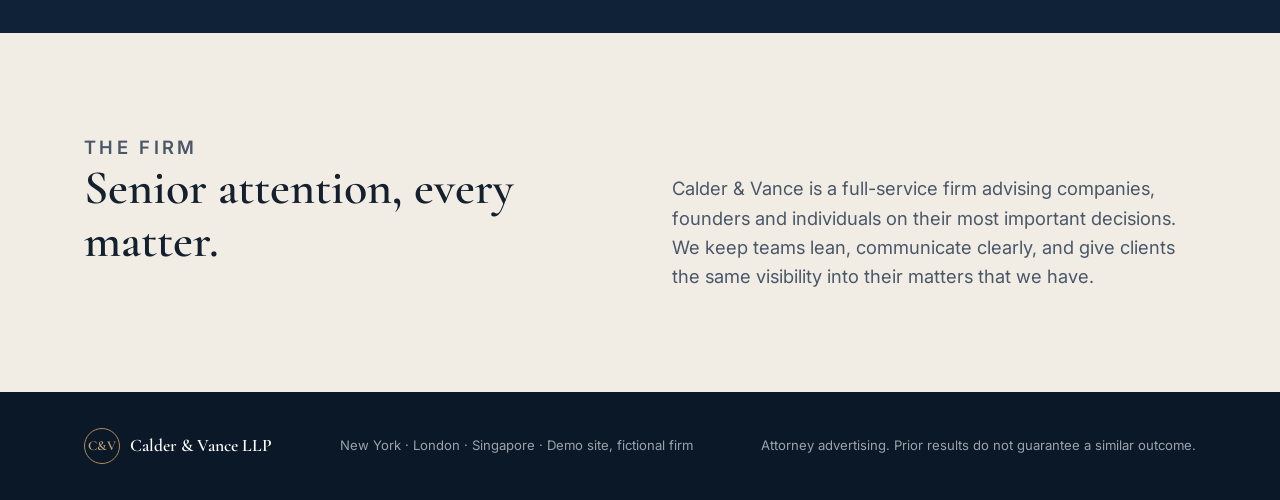
==== commit 1b0e0186: "Add Flow 2 launch button to the home page hero Co-Authored-By: Claude Opus 5.5 <noreply@anthropic.co" ====
--- a/index.html
+++ b/index.html
@@ -28,10 +28,10 @@
     <div class="wrap hero-inner">
       <p class="eyebrow">Corporate · Disputes · Employment · Real Estate · IP</p>
       <h1>Counsel for what<br />comes next.</h1>
-      <p class="lede">Tell us about your legal matter and we'll take it from there: conflict checks, scoping, engagement and matter opening, all in one secure client portal. Most clients go from first contact to an active matter in days, not weeks.</p>
+      <p class="lede">Tell us about your legal matter and we'll take it from there: conflict checks, scoping, engagement and matter opening, all in one secure client portal. Most clients go from first contact to an active matter in days, not weeks. Operating in several states? Start a multi-state compliance review instead.</p>
       <div class="hero-cta">
         <a href="#intake" class="btn js-start-matter">Start a new matter</a>
-        <a href="#process" class="btn btn-ghost">See how it works</a>
+        <a href="#intake" class="btn btn-ghost js-start-compliance">Start a compliance review</a>
       </div>
       <dl class="stats">
         <div><dt>48h</dt><dd>Average conflict clearance</dd></div>
